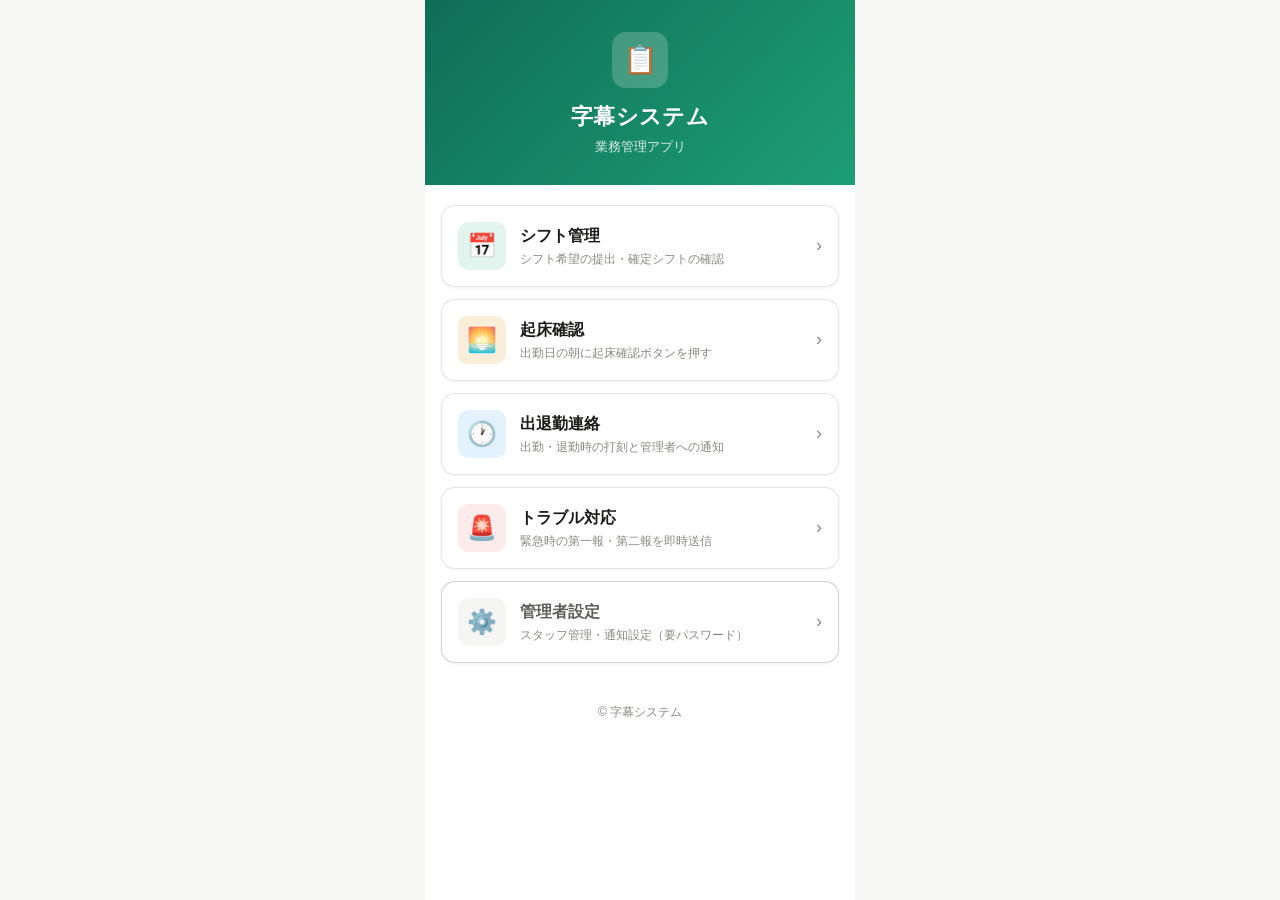
==== index.html @ e15bbd78 "Add files via upload" ====
<!DOCTYPE html>
<html lang="ja">
<head>
<meta charset="UTF-8">
<meta name="viewport" content="width=device-width, initial-scale=1.0">
<title>字幕システム</title>
<link rel="stylesheet" href="css/common.css">
<style>
.top-hero {
  background: linear-gradient(135deg, var(--green-600) 0%, var(--green-400) 100%);
  padding: 32px 20px 28px;
  color: #fff;
  text-align: center;
}
.top-hero-logo {
  width: 56px;
  height: 56px;
  background: rgba(255,255,255,0.2);
  border-radius: var(--radius-lg);
  display: flex;
  align-items: center;
  justify-content: center;
  font-size: 28px;
  margin: 0 auto 12px;
}
.top-hero-title {
  font-size: 22px;
  font-weight: 800;
  letter-spacing: 0.02em;
}
.top-hero-sub {
  font-size: 13px;
  opacity: 0.85;
  margin-top: 4px;
}
.app-grid {
  padding: 20px 16px;
  display: flex;
  flex-direction: column;
  gap: 12px;
}
.app-card {
  display: flex;
  align-items: center;
  gap: 14px;
  background: var(--bg);
  border: 1px solid var(--border);
  border-radius: var(--radius-lg);
  padding: 16px;
  text-decoration: none;
  color: var(--text);
  box-shadow: var(--shadow-sm);
  transition: box-shadow 0.15s, transform 0.1s;
  min-height: 72px;
}
.app-card:active {
  transform: scale(0.98);
  box-shadow: var(--shadow);
}
.app-card-icon {
  width: 48px;
  height: 48px;
  border-radius: var(--radius);
  display: flex;
  align-items: center;
  justify-content: center;
  font-size: 24px;
  flex-shrink: 0;
}
.icon-shift      { background: var(--green-50); }
.icon-wakeup     { background: var(--amber-50); }
.icon-attendance { background: #E3F2FD; }
.icon-trouble    { background: var(--red-50); }
.app-card-text { flex: 1; }
.app-card-name {
  font-size: 16px;
  font-weight: 700;
  margin-bottom: 2px;
}
.app-card-desc {
  font-size: 12px;
  color: var(--text-hint);
}
.app-card-arrow {
  font-size: 18px;
  color: var(--text-hint);
}
.top-footer {
  text-align: center;
  padding: 20px 16px 32px;
  font-size: 12px;
  color: var(--text-hint);
}
</style>
</head>
<body>
<div class="shell">
  <div class="top-hero">
    <div class="top-hero-logo">📋</div>
    <div class="top-hero-title">字幕システム</div>
    <div class="top-hero-sub">業務管理アプリ</div>
  </div>

  <div class="app-grid">
    <a class="app-card" href="shift/">
      <div class="app-card-icon icon-shift">📅</div>
      <div class="app-card-text">
        <div class="app-card-name">シフト管理</div>
        <div class="app-card-desc">シフト希望の提出・確定シフトの確認</div>
      </div>
      <span class="app-card-arrow">›</span>
    </a>

    <a class="app-card" href="wakeup/">
      <div class="app-card-icon icon-wakeup">🌅</div>
      <div class="app-card-text">
        <div class="app-card-name">起床確認</div>
        <div class="app-card-desc">出勤日の朝に起床確認ボタンを押す</div>
      </div>
      <span class="app-card-arrow">›</span>
    </a>

    <a class="app-card" href="attendance/">
      <div class="app-card-icon icon-attendance">🕐</div>
      <div class="app-card-text">
        <div class="app-card-name">出退勤連絡</div>
        <div class="app-card-desc">出勤・退勤時の打刻と管理者への通知</div>
      </div>
      <span class="app-card-arrow">›</span>
    </a>

    <a class="app-card" href="trouble/">
      <div class="app-card-icon icon-trouble">🚨</div>
      <div class="app-card-text">
        <div class="app-card-name">トラブル対応</div>
        <div class="app-card-desc">緊急時の第一報・第二報を即時送信</div>
      </div>
      <span class="app-card-arrow">›</span>
    </a>

    <a class="app-card" href="admin/" style="border-color:var(--border-md);">
      <div class="app-card-icon" style="background:var(--gray-100);">⚙️</div>
      <div class="app-card-text">
        <div class="app-card-name" style="color:var(--text-sub);">管理者設定</div>
        <div class="app-card-desc">スタッフ管理・通知設定（要パスワード）</div>
      </div>
      <span class="app-card-arrow">›</span>
    </a>
  </div>

  <div class="top-footer">© 字幕システム</div>
</div>
</body>
</html>
---- css/common.css ----
:root {
  --green-50: #E1F5EE;
  --green-100: #9FE1CB;
  --green-400: #1D9E75;
  --green-600: #0F6E56;
  --green-800: #085041;
  --red-50: #FCEBEB;
  --red-400: #E24B4A;
  --red-600: #A32D2D;
  --amber-50: #FAEEDA;
  --amber-400: #EF9F27;
  --amber-600: #854F0B;
  --gray-100: #f5f5f3;
  --gray-200: #e8e8e4;
  --gray-400: #888780;
  --gray-600: #5f5e5a;
  --text: #1a1a18;
  --text-sub: #5f5e5a;
  --text-hint: #888780;
  --bg: #ffffff;
  --bg-sub: #f7f7f5;
  --border: rgba(0,0,0,0.1);
  --border-md: rgba(0,0,0,0.18);
  --radius: 10px;
  --radius-lg: 14px;
  --radius-pill: 999px;
  --font: 'Hiragino Kaku Gothic ProN', 'Hiragino Sans', 'Noto Sans JP', sans-serif;
  --shadow-sm: 0 1px 3px rgba(0,0,0,0.06);
  --shadow: 0 4px 12px rgba(0,0,0,0.08);
}

*, *::before, *::after {
  box-sizing: border-box;
  margin: 0;
  padding: 0;
}

html {
  font-size: 16px;
  -webkit-text-size-adjust: 100%;
}

body {
  font-family: var(--font);
  color: var(--text);
  background: var(--bg-sub);
  min-height: 100vh;
  font-size: 15px;
  line-height: 1.5;
}

.shell {
  max-width: 430px;
  margin: 0 auto;
  min-height: 100vh;
  background: var(--bg);
  display: flex;
  flex-direction: column;
}

/* Header */
.header {
  position: sticky;
  top: 0;
  z-index: 100;
  background: var(--bg);
  border-bottom: 1px solid var(--border);
  padding: 12px 16px;
  display: flex;
  align-items: center;
  gap: 10px;
  box-shadow: var(--shadow-sm);
}

.header-logo {
  width: 36px;
  height: 36px;
  background: var(--green-400);
  border-radius: var(--radius);
  display: flex;
  align-items: center;
  justify-content: center;
  color: #fff;
  font-size: 18px;
  flex-shrink: 0;
}

.header-text {
  flex: 1;
}

.header-title {
  font-size: 15px;
  font-weight: 700;
  color: var(--text);
  line-height: 1.2;
}

.header-sub {
  font-size: 11px;
  color: var(--text-hint);
  margin-top: 1px;
}

/* Tab bar */
.tab-bar {
  position: sticky;
  top: 61px;
  z-index: 90;
  background: var(--bg);
  border-bottom: 1px solid var(--border);
  display: flex;
  overflow-x: auto;
  -webkit-overflow-scrolling: touch;
  scrollbar-width: none;
}

.tab-bar::-webkit-scrollbar {
  display: none;
}

.tab-item {
  flex: 1;
  min-width: 0;
  padding: 10px 8px;
  font-size: 13px;
  font-weight: 500;
  color: var(--text-hint);
  text-align: center;
  cursor: pointer;
  border: none;
  background: none;
  border-bottom: 2px solid transparent;
  white-space: nowrap;
  transition: color 0.15s, border-color 0.15s;
  min-height: 44px;
  display: flex;
  align-items: center;
  justify-content: center;
}

.tab-item.active {
  color: var(--green-400);
  border-bottom-color: var(--green-400);
  font-weight: 700;
}

/* Content area */
.content {
  flex: 1;
  padding: 16px;
  overflow-y: auto;
}

.tab-panel {
  display: none;
}

.tab-panel.active {
  display: block;
}

/* Cards */
.card {
  background: var(--bg);
  border: 1px solid var(--border);
  border-radius: var(--radius-lg);
  padding: 16px;
  margin-bottom: 12px;
  box-shadow: var(--shadow-sm);
}

.card-title {
  font-size: 14px;
  font-weight: 700;
  color: var(--text);
  margin-bottom: 8px;
}

/* Buttons */
.btn {
  display: inline-flex;
  align-items: center;
  justify-content: center;
  min-height: 44px;
  min-width: 44px;
  padding: 10px 20px;
  border-radius: var(--radius-pill);
  border: none;
  font-family: var(--font);
  font-size: 15px;
  font-weight: 600;
  cursor: pointer;
  transition: opacity 0.15s, transform 0.1s;
  text-decoration: none;
}

.btn:active {
  transform: scale(0.97);
}

.btn:disabled {
  opacity: 0.5;
  cursor: not-allowed;
  transform: none;
}

.btn-primary {
  background: var(--green-400);
  color: #fff;
  width: 100%;
}

.btn-primary:hover:not(:disabled) {
  background: var(--green-600);
}

.btn-danger {
  background: var(--red-400);
  color: #fff;
  width: 100%;
}

.btn-danger:hover:not(:disabled) {
  background: var(--red-600);
}

.btn-secondary {
  background: var(--gray-100);
  color: var(--text);
  border: 1px solid var(--border-md);
}

.btn-outline {
  background: transparent;
  color: var(--green-400);
  border: 1.5px solid var(--green-400);
}

/* Form elements */
.form-group {
  margin-bottom: 16px;
}

.form-label {
  display: block;
  font-size: 13px;
  font-weight: 600;
  color: var(--text-sub);
  margin-bottom: 6px;
}

.form-control {
  width: 100%;
  min-height: 44px;
  padding: 10px 12px;
  border: 1.5px solid var(--border-md);
  border-radius: var(--radius);
  font-family: var(--font);
  font-size: 15px;
  color: var(--text);
  background: var(--bg);
  outline: none;
  transition: border-color 0.15s;
  appearance: none;
  -webkit-appearance: none;
}

.form-control:focus {
  border-color: var(--green-400);
}

textarea.form-control {
  min-height: 100px;
  resize: vertical;
}

select.form-control {
  background-image: url("data:image/svg+xml,%3Csvg xmlns='http://www.w3.org/2000/svg' width='12' height='8' viewBox='0 0 12 8'%3E%3Cpath fill='%23888780' d='M1 1l5 5 5-5'/%3E%3C/svg%3E");
  background-repeat: no-repeat;
  background-position: right 12px center;
  padding-right: 36px;
}

/* Error / info messages */
.error-msg {
  background: var(--red-50);
  color: var(--red-600);
  border: 1px solid rgba(226,75,74,0.2);
  border-radius: var(--radius);
  padding: 10px 14px;
  font-size: 14px;
  margin-bottom: 12px;
  display: none;
}

.error-msg.show {
  display: block;
}

.success-msg {
  background: var(--green-50);
  color: var(--green-600);
  border: 1px solid rgba(29,158,117,0.2);
  border-radius: var(--radius);
  padding: 10px 14px;
  font-size: 14px;
  margin-bottom: 12px;
  display: none;
}

.success-msg.show {
  display: block;
}

.info-msg {
  background: var(--amber-50);
  color: var(--amber-600);
  border: 1px solid rgba(239,159,39,0.2);
  border-radius: var(--radius);
  padding: 10px 14px;
  font-size: 14px;
  margin-bottom: 12px;
}

/* Chips */
.chip {
  display: inline-flex;
  align-items: center;
  padding: 4px 10px;
  border-radius: var(--radius-pill);
  font-size: 12px;
  font-weight: 600;
  margin: 2px;
}

.chip-green {
  background: var(--green-50);
  color: var(--green-600);
}

.chip-amber {
  background: var(--amber-50);
  color: var(--amber-600);
}

.chip-red {
  background: var(--red-50);
  color: var(--red-600);
}

.chip-gray {
  background: var(--gray-100);
  color: var(--gray-600);
}

/* Badges */
.badge {
  display: inline-flex;
  align-items: center;
  padding: 2px 8px;
  border-radius: var(--radius-pill);
  font-size: 11px;
  font-weight: 700;
}

.badge-green {
  background: var(--green-400);
  color: #fff;
}

.badge-amber {
  background: var(--amber-400);
  color: #fff;
}

.badge-red {
  background: var(--red-400);
  color: #fff;
}

/* Toast */
.toast {
  position: fixed;
  bottom: 24px;
  left: 50%;
  transform: translateX(-50%) translateY(80px);
  background: rgba(26,26,24,0.92);
  color: #fff;
  padding: 12px 20px;
  border-radius: var(--radius-pill);
  font-size: 14px;
  font-weight: 500;
  white-space: nowrap;
  z-index: 9999;
  transition: transform 0.3s ease, opacity 0.3s ease;
  opacity: 0;
  pointer-events: none;
  max-width: calc(100vw - 32px);
}

.toast.show {
  transform: translateX(-50%) translateY(0);
  opacity: 1;
}

/* Divider */
.divider {
  border: none;
  border-top: 1px solid var(--border);
  margin: 12px 0;
}

/* Section title */
.section-title {
  font-size: 12px;
  font-weight: 700;
  color: var(--text-hint);
  text-transform: uppercase;
  letter-spacing: 0.05em;
  margin-bottom: 8px;
  margin-top: 16px;
}

/* Loading spinner */
.spinner {
  display: inline-block;
  width: 18px;
  height: 18px;
  border: 2px solid rgba(255,255,255,0.4);
  border-top-color: #fff;
  border-radius: 50%;
  animation: spin 0.6s linear infinite;
  vertical-align: middle;
  margin-right: 6px;
}

@keyframes spin {
  to { transform: rotate(360deg); }
}

/* Row layout */
.row {
  display: flex;
  gap: 8px;
  align-items: center;
}

.row > * {
  flex: 1;
}

/* Checkbox group */
.checkbox-group {
  display: flex;
  flex-wrap: wrap;
  gap: 8px;
}

.checkbox-item {
  display: flex;
  align-items: center;
  gap: 6px;
  min-height: 44px;
  cursor: pointer;
}

.checkbox-item input[type="checkbox"] {
  width: 18px;
  height: 18px;
  accent-color: var(--green-400);
  cursor: pointer;
}

.checkbox-item label {
  font-size: 14px;
  cursor: pointer;
  user-select: none;
}

/* Utility */
.mt-8 { margin-top: 8px; }
.mt-12 { margin-top: 12px; }
.mt-16 { margin-top: 16px; }
.mb-8 { margin-bottom: 8px; }
.mb-12 { margin-bottom: 12px; }
.text-center { text-align: center; }
.text-sm { font-size: 13px; }
.text-hint { color: var(--text-hint); }
.text-sub { color: var(--text-sub); }
.w-full { width: 100%; }
.hidden { display: none !important; }
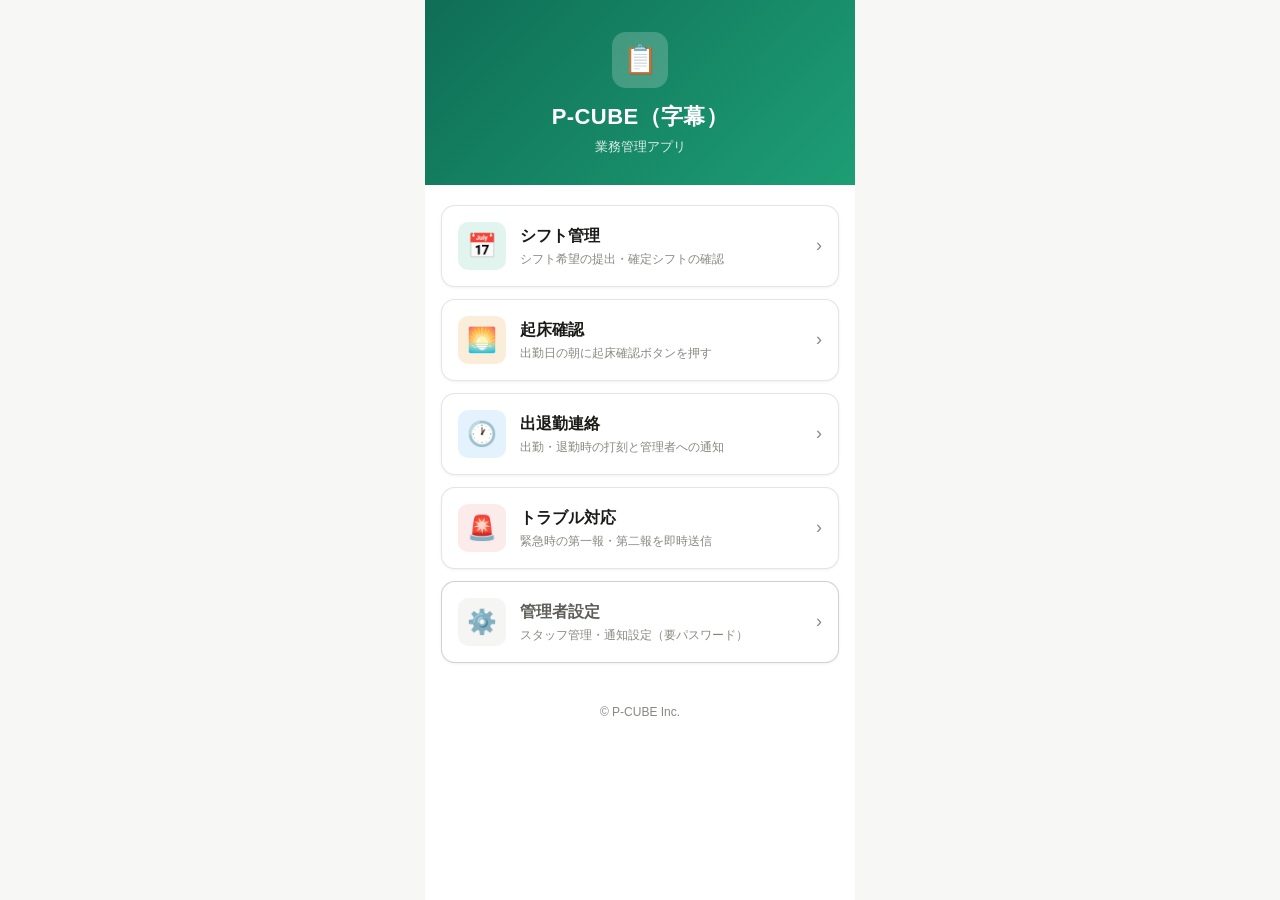
==== commit f062a79e: "fix: タイトルとフッターをP-CUBEに変更" ====
--- a/index.html
+++ b/index.html
@@ -97,7 +97,7 @@
 <div class="shell">
   <div class="top-hero">
     <div class="top-hero-logo">📋</div>
-    <div class="top-hero-title">字幕システム</div>
+    <div class="top-hero-title">P-CUBE（字幕）</div>
     <div class="top-hero-sub">業務管理アプリ</div>
   </div>
 
@@ -148,7 +148,7 @@
     </a>
   </div>
 
-  <div class="top-footer">© 字幕システム</div>
+  <div class="top-footer">© P-CUBE Inc.</div>
 </div>
 </body>
 </html>
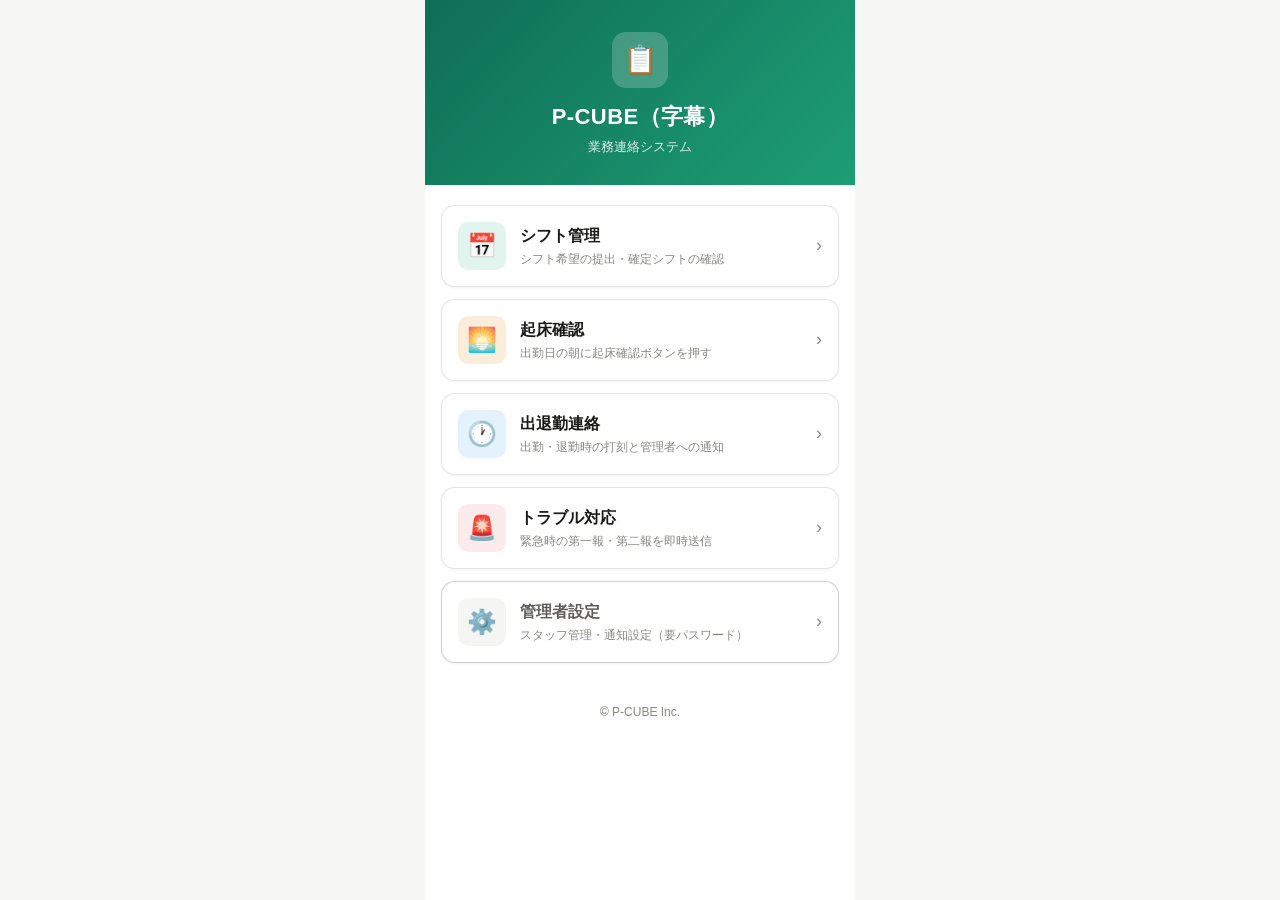
==== commit 4e51fcd8: "fix: サブタイトルとページタイトルを「業務連絡システム」に変更" ====
--- a/index.html
+++ b/index.html
@@ -3,7 +3,7 @@
 <head>
 <meta charset="UTF-8">
 <meta name="viewport" content="width=device-width, initial-scale=1.0">
-<title>字幕システム</title>
+<title>業務連絡システム｜P-CUBE（字幕）</title>
 <link rel="stylesheet" href="css/common.css">
 <style>
 .top-hero {
@@ -98,7 +98,7 @@
   <div class="top-hero">
     <div class="top-hero-logo">📋</div>
     <div class="top-hero-title">P-CUBE（字幕）</div>
-    <div class="top-hero-sub">業務管理アプリ</div>
+    <div class="top-hero-sub">業務連絡システム</div>
   </div>
 
   <div class="app-grid">
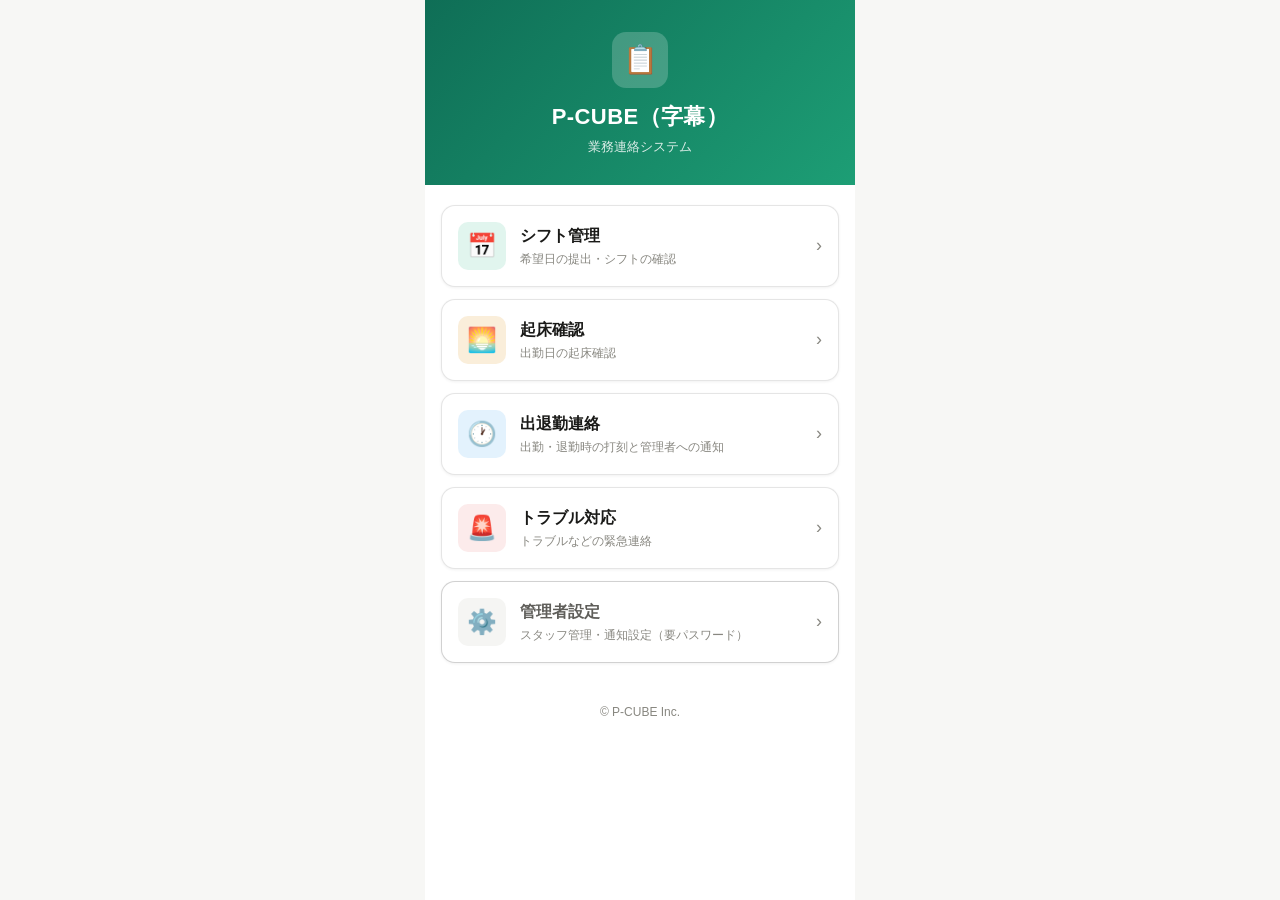
==== commit 90b5cd5b: "UI全面リファクタリング：全ページにバックボタン追加、管理者画面を4タブ構成に刷新 - admin/index.html: 「基本設定」「シフト管理」「スタッフ管理」「定型文」の4タブ構成に刷新   " ====
--- a/index.html
+++ b/index.html
@@ -106,7 +106,7 @@
       <div class="app-card-icon icon-shift">📅</div>
       <div class="app-card-text">
         <div class="app-card-name">シフト管理</div>
-        <div class="app-card-desc">シフト希望の提出・確定シフトの確認</div>
+        <div class="app-card-desc">希望日の提出・シフトの確認</div>
       </div>
       <span class="app-card-arrow">›</span>
     </a>
@@ -115,7 +115,7 @@
       <div class="app-card-icon icon-wakeup">🌅</div>
       <div class="app-card-text">
         <div class="app-card-name">起床確認</div>
-        <div class="app-card-desc">出勤日の朝に起床確認ボタンを押す</div>
+        <div class="app-card-desc">出勤日の起床確認</div>
       </div>
       <span class="app-card-arrow">›</span>
     </a>
@@ -133,7 +133,7 @@
       <div class="app-card-icon icon-trouble">🚨</div>
       <div class="app-card-text">
         <div class="app-card-name">トラブル対応</div>
-        <div class="app-card-desc">緊急時の第一報・第二報を即時送信</div>
+        <div class="app-card-desc">トラブルなどの緊急連絡</div>
       </div>
       <span class="app-card-arrow">›</span>
     </a>
--- a/css/common.css
+++ b/css/common.css
@@ -490,3 +490,56 @@
 .text-sub { color: var(--text-sub); }
 .w-full { width: 100%; }
 .hidden { display: none !important; }
+
+/* Back button in header */
+.header-back {
+  font-size: 12px;
+  color: var(--text-hint);
+  text-decoration: none;
+  padding: 6px 10px;
+  border-radius: var(--radius);
+  background: var(--gray-100);
+  white-space: nowrap;
+  display: flex;
+  align-items: center;
+  gap: 4px;
+  flex-shrink: 0;
+}
+.header-back:active { background: var(--gray-200); }
+
+/* Sub tab bar (nested tabs) */
+.sub-tab-bar {
+  display: flex;
+  border-bottom: 1px solid var(--border);
+  margin-bottom: 14px;
+  background: var(--bg-sub);
+  border-radius: var(--radius) var(--radius) 0 0;
+  overflow-x: auto;
+  scrollbar-width: none;
+}
+.sub-tab-bar::-webkit-scrollbar { display: none; }
+.sub-tab-item {
+  flex: 1;
+  padding: 8px 10px;
+  font-size: 12px;
+  font-weight: 600;
+  color: var(--text-hint);
+  text-align: center;
+  cursor: pointer;
+  border: none;
+  background: none;
+  border-bottom: 2px solid transparent;
+  white-space: nowrap;
+  min-height: 38px;
+  display: flex;
+  align-items: center;
+  justify-content: center;
+  transition: color 0.15s, border-color 0.15s;
+}
+.sub-tab-item.active {
+  color: var(--green-400);
+  border-bottom-color: var(--green-400);
+  font-weight: 700;
+}
+.sub-tab-panel { display: none; }
+.sub-tab-panel.active { display: block; }
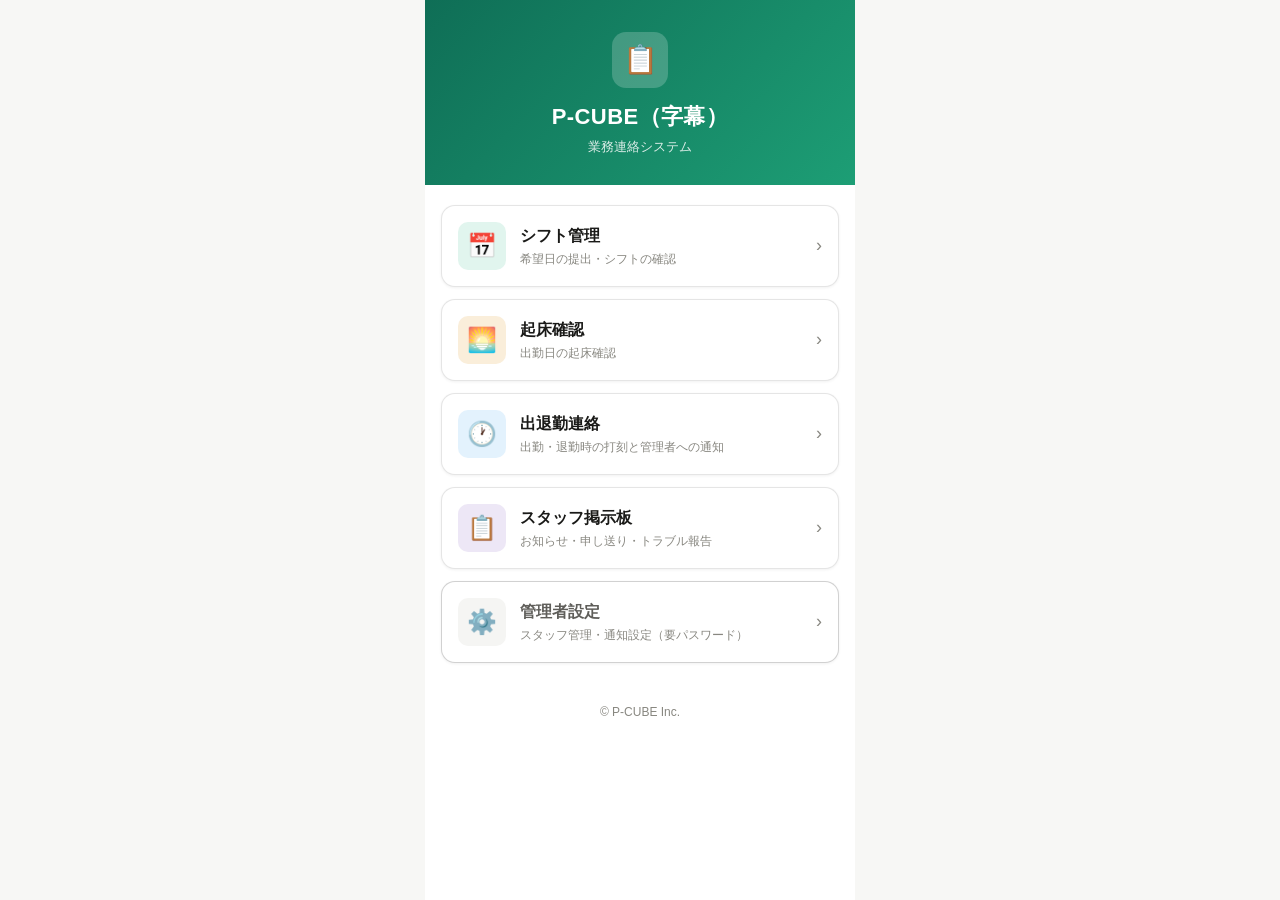
==== commit 5aef09f5: "feat: 8件の機能改修 - ホーム画面のトラブル対応をスタッフ掲示板に差し替え - 出退勤トラブルフォームに緊急電話番号を大きく表示（LIFF/GASから自動取得） - 掲示板: 業務完了→研修報" ====
--- a/index.html
+++ b/index.html
@@ -129,11 +129,11 @@
       <span class="app-card-arrow">›</span>
     </a>
 
-    <a class="app-card" href="trouble/">
-      <div class="app-card-icon icon-trouble">🚨</div>
+    <a class="app-card" href="board/">
+      <div class="app-card-icon" style="background:#EDE7F6;">📋</div>
       <div class="app-card-text">
-        <div class="app-card-name">トラブル対応</div>
-        <div class="app-card-desc">トラブルなどの緊急連絡</div>
+        <div class="app-card-name">スタッフ掲示板</div>
+        <div class="app-card-desc">お知らせ・申し送り・トラブル報告</div>
       </div>
       <span class="app-card-arrow">›</span>
     </a>
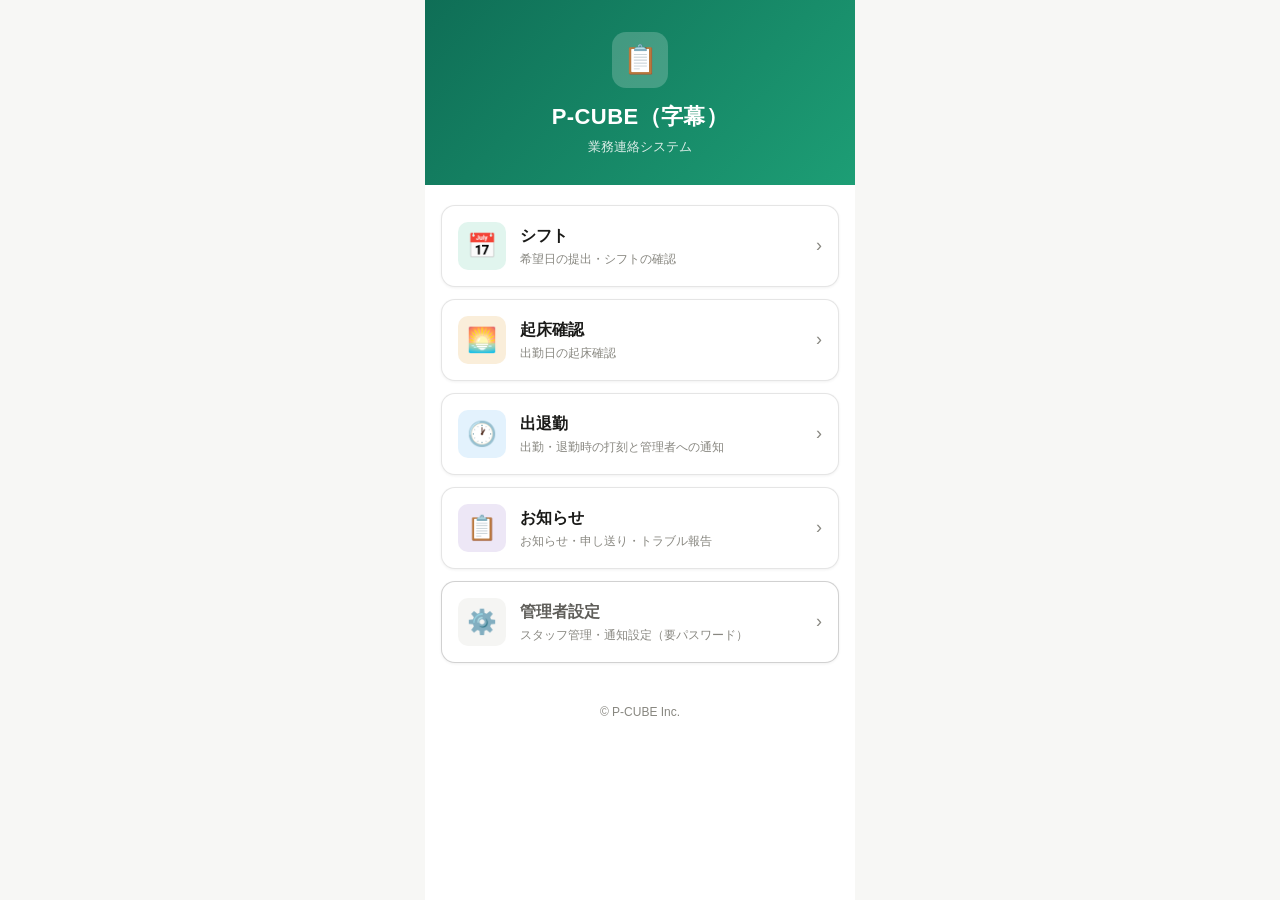
==== commit 2de42a8a: "feat: メインメニュー名称変更・掲示板の編集削除に権限チェックを追加 - メインメニュー表記変更：シフト管理→シフト／出退勤連絡→出退勤／スタッフ掲示板→お知らせ（index.html・各ページの" ====
--- a/index.html
+++ b/index.html
@@ -105,7 +105,7 @@
     <a class="app-card" href="shift/">
       <div class="app-card-icon icon-shift">📅</div>
       <div class="app-card-text">
-        <div class="app-card-name">シフト管理</div>
+        <div class="app-card-name">シフト</div>
         <div class="app-card-desc">希望日の提出・シフトの確認</div>
       </div>
       <span class="app-card-arrow">›</span>
@@ -123,7 +123,7 @@
     <a class="app-card" href="attendance/">
       <div class="app-card-icon icon-attendance">🕐</div>
       <div class="app-card-text">
-        <div class="app-card-name">出退勤連絡</div>
+        <div class="app-card-name">出退勤</div>
         <div class="app-card-desc">出勤・退勤時の打刻と管理者への通知</div>
       </div>
       <span class="app-card-arrow">›</span>
@@ -132,7 +132,7 @@
     <a class="app-card" href="board/">
       <div class="app-card-icon" style="background:#EDE7F6;">📋</div>
       <div class="app-card-text">
-        <div class="app-card-name">スタッフ掲示板</div>
+        <div class="app-card-name">お知らせ</div>
         <div class="app-card-desc">お知らせ・申し送り・トラブル報告</div>
       </div>
       <span class="app-card-arrow">›</span>
